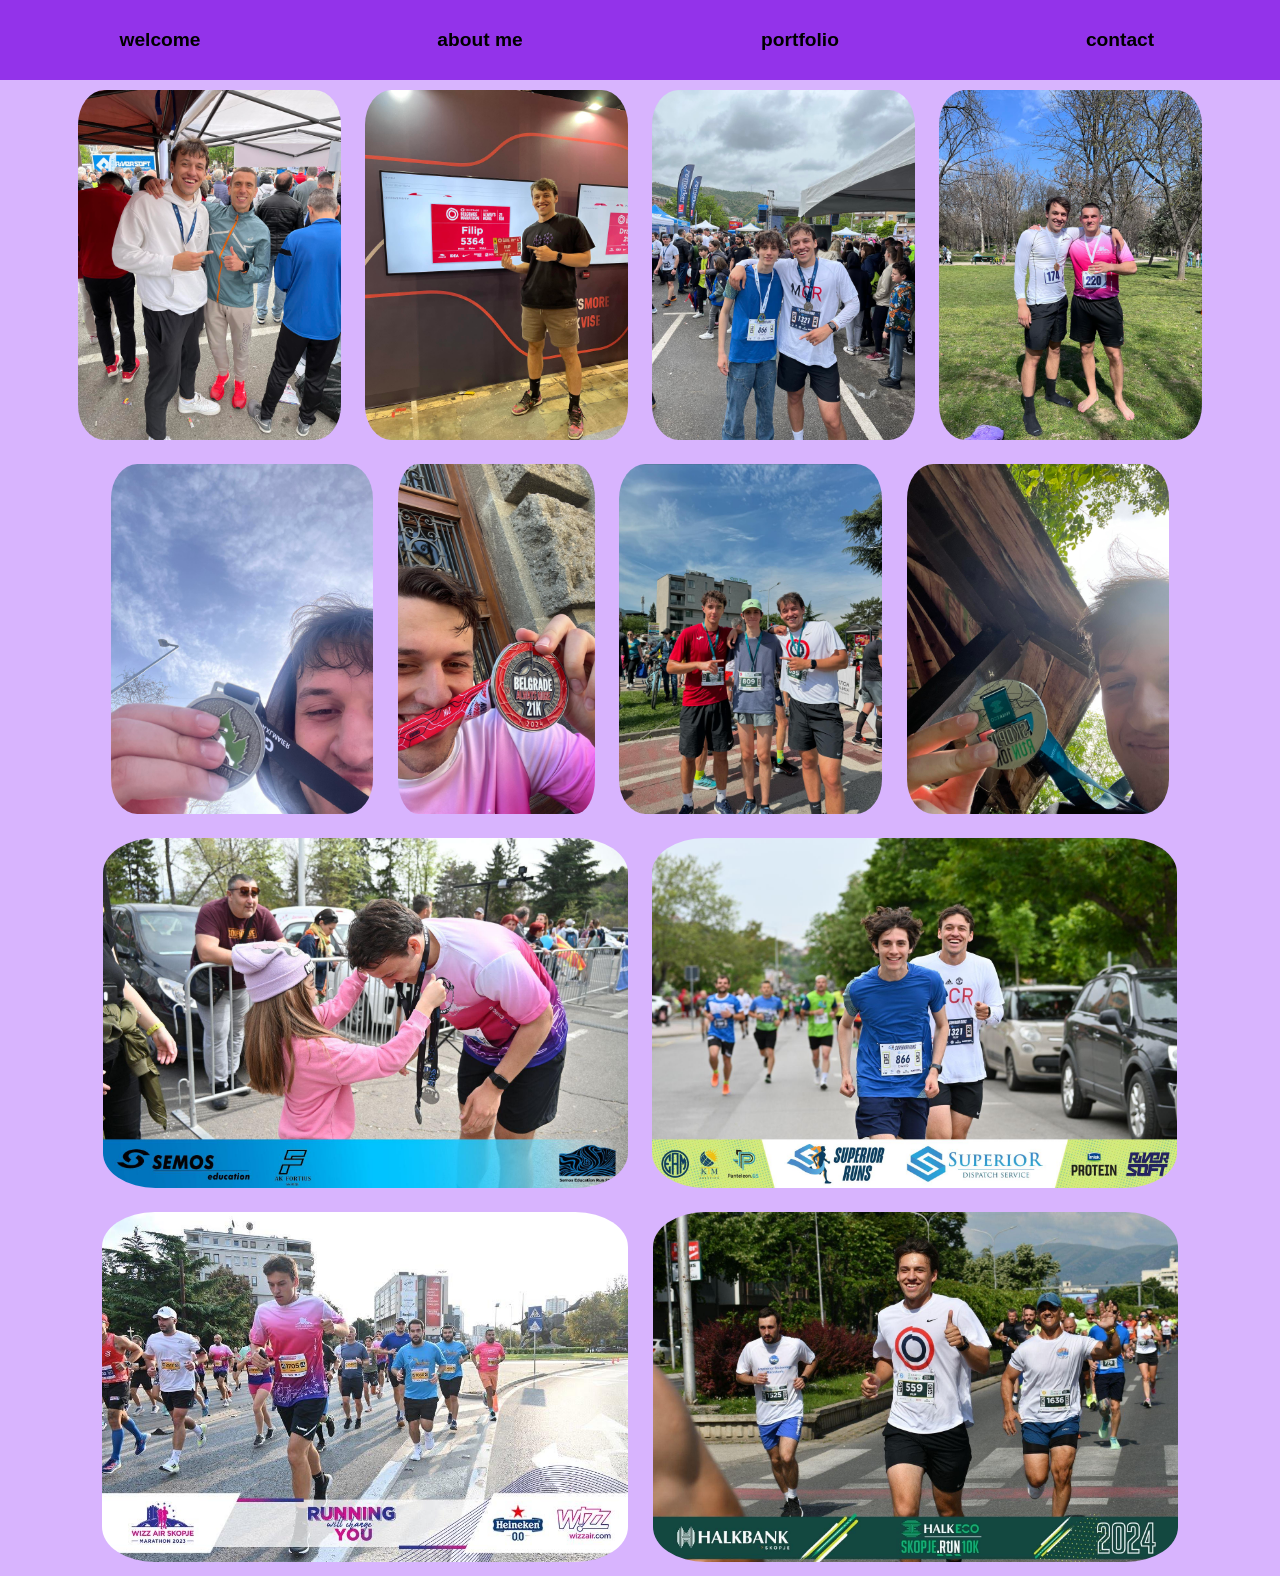
==== gallery.html @ 46d4c2e5 "added photos to gallery folder and added gallery.html" ====
<!DOCTYPE html>
<html lang="en">
<head>
    <meta charset="UTF-8">
    <meta name="viewport" content="width=device-width, initial-scale=1.0">
    <title>Photo Gallery</title>
    <link rel="stylesheet" href="styles.css">
</head>
<body>
<nav>
        <ul type="none">
            <a href="index.html#welcome">
                <li>welcome</li>
            </a>
            <a href="index.html#about-me">
                <li>about me</li>
            </a>
            <a href="index.html#portfolio">
                <li>portfolio</li>
            </a>
            <a href="index.html#contact">
                <li>contact</li>
            </a>
        </ul>
</nav>
<div class="gallery">
    <div class="first-row">
        <img src="gallery/1.jpg" title="The Best Macedonian Runner Dario Ivanovski">
        <img src="gallery/4.jpg" title="Belgrade Marathon EXPO - Belgrade - April, 2024">
        <img src="gallery/5.jpg" title="Superior Runs - Stip - April, 2024">
        <img src="gallery/6.jpg" title="Sri Chinmoy Marathon - March, 2024 ">
    </div>

    <div class="second-row">
        <img src="gallery/7.jpg" title="Kavadarecki Polumaraton - Kavadarci, March 2024">
        <img src="gallery/8.jpg" title="Belgrade Marathon - Belgrade - April, 2024">
        <img src="gallery/12.jpg" title="Skopje Run - Skopje - May, 2024">
        <img src="gallery/9.jpg" title="Skopje Run - Skopje - May, 2024">
    </div>

    <div class="third-row">
        <img src="gallery/2.jpg" title="Semos Education 10k - Vodno, Skopje - March, 2024">
        <img src="gallery/3.jpg" title="Superior Runs - Stip - April, 2024">
    </div>

    <div class="fourth-row">
        <img src="gallery/10.jpg" title="Wizz Air Skopski Maraton - Skopje - October, 2023">
        <img src="gallery/11.jpg" title="Skopje Run - Skopje - May, 2024"">
    </div>
</div>
</body>
</html>
---- styles.css ----
*{
    box-sizing: border-box;
    font-family: Helvetica;
    margin: 0;
}

body{
    background-color: #d8b4fe;
}

section{
    padding-inline: 1rem;    
}

p{
    text-align: center;
    font-size: 1.4rem;
}

img{
    border-radius: 10%;
}

nav {
    width: 100dvw;
    height: 5rem;
    position: sticky;
    top: 0;
    align-content: center;
    background-color: #9333ea;
    z-index: 1000;
}

nav > ul {
    padding: 0;
    display: grid;
    grid-template-columns: repeat(4,1fr);
    justify-items: center;
    font-weight: 600;
    font-size: 1.2rem;
}

nav > ul > a {
    text-decoration: none;
    color: black;
}

a:hover{
    color: #3b0764;
    transition: color 0.15s;
}

.welcome{
    display: grid;
    grid-template-columns: repeat(2,1fr);
    align-items: center;
    margin-top: 3rem;
    justify-items: center;
}

.welcome > div:first-child {
    display: flex;
    flex-direction: column;
    text-align: center;
    gap: 2rem;
}
/* .welcome > div:first-child p{
    font-size: 1.4rem;
} */

.welcome > div:first-child h1{
    font-size: 2rem;
}

.about-me{
    margin-top: 5rem;
    display: grid;
    grid-template-columns: 1fr 1fr;
    justify-items: center;
    align-items: center;
    background-color: #c084fc;
    padding-block: 4rem;
}
/* 
.about-me p{
    font-size: 1.4rem;
} */

.images-anchor{
    position: relative;
    display: inline-block;
}

.hover-button > *{
    position: absolute;
    top: 50%;
    left: 50%;
    transform: translate(-50%, -50%); 
    border-radius: 50%;
    border: 1px solid black;
    background-color: lightgray;
    display: none;
    padding: 0.3rem 0.6rem;
}

.about-me > div > a:hover .hover-button > button{
    display: block;
    cursor: pointer;
}
.about-me > div > a:hover > img{
    opacity: .7;
    cursor: pointer;
}

/* #github-btn{
    background-color: #9333ea;
    border: 2px solid black;
    font-size: 1.2rem;
    padding: 10px 30px;
} */

.portfolio{
    padding-block: 4rem;
    display: grid;
    grid-template-rows: 1fr 1.5fr;
    gap: 1rem;
    justify-items: center;
}

.portfolio > p > a{
    text-decoration: none;
}
.portfolio > p > a:hover{
    text-decoration: underline;
}

.portfolio img{
    aspect-ratio: 1.8;
}

.portfolio img:hover{
    opacity: .7;
    cursor: pointer;
}

.contact{
    display: flex;
    flex-direction: column;
    align-items: center;
    background-color: #c084fc;
    padding-block: 3rem;
    gap: 2rem;
}

svg{
    height: 4rem;
}

.svg-container :nth-child(2){
    margin-inline: 2rem;
}

.svg-container > a{
    text-decoration: none;
}

#about-me,
#portfolio,
#contact{
    scroll-margin-top: 80px;
}

#welcome{
    scroll-margin-top: 110px;
}

footer{
    margin-top: 3rem;
    background-color: #9333ea;
    display: flex;
    justify-content: center;
    align-items: center;
    padding-block: 1rem;
    gap: 3rem;
}

footer svg{
    height: 2.5rem;
}

.gallery img{
    height: 350px;
}

.gallery{
    display: grid;
    grid-template-rows: repeat(4,1fr);
    justify-items: center;
}

.gallery div > img{
    margin: 10px;
}
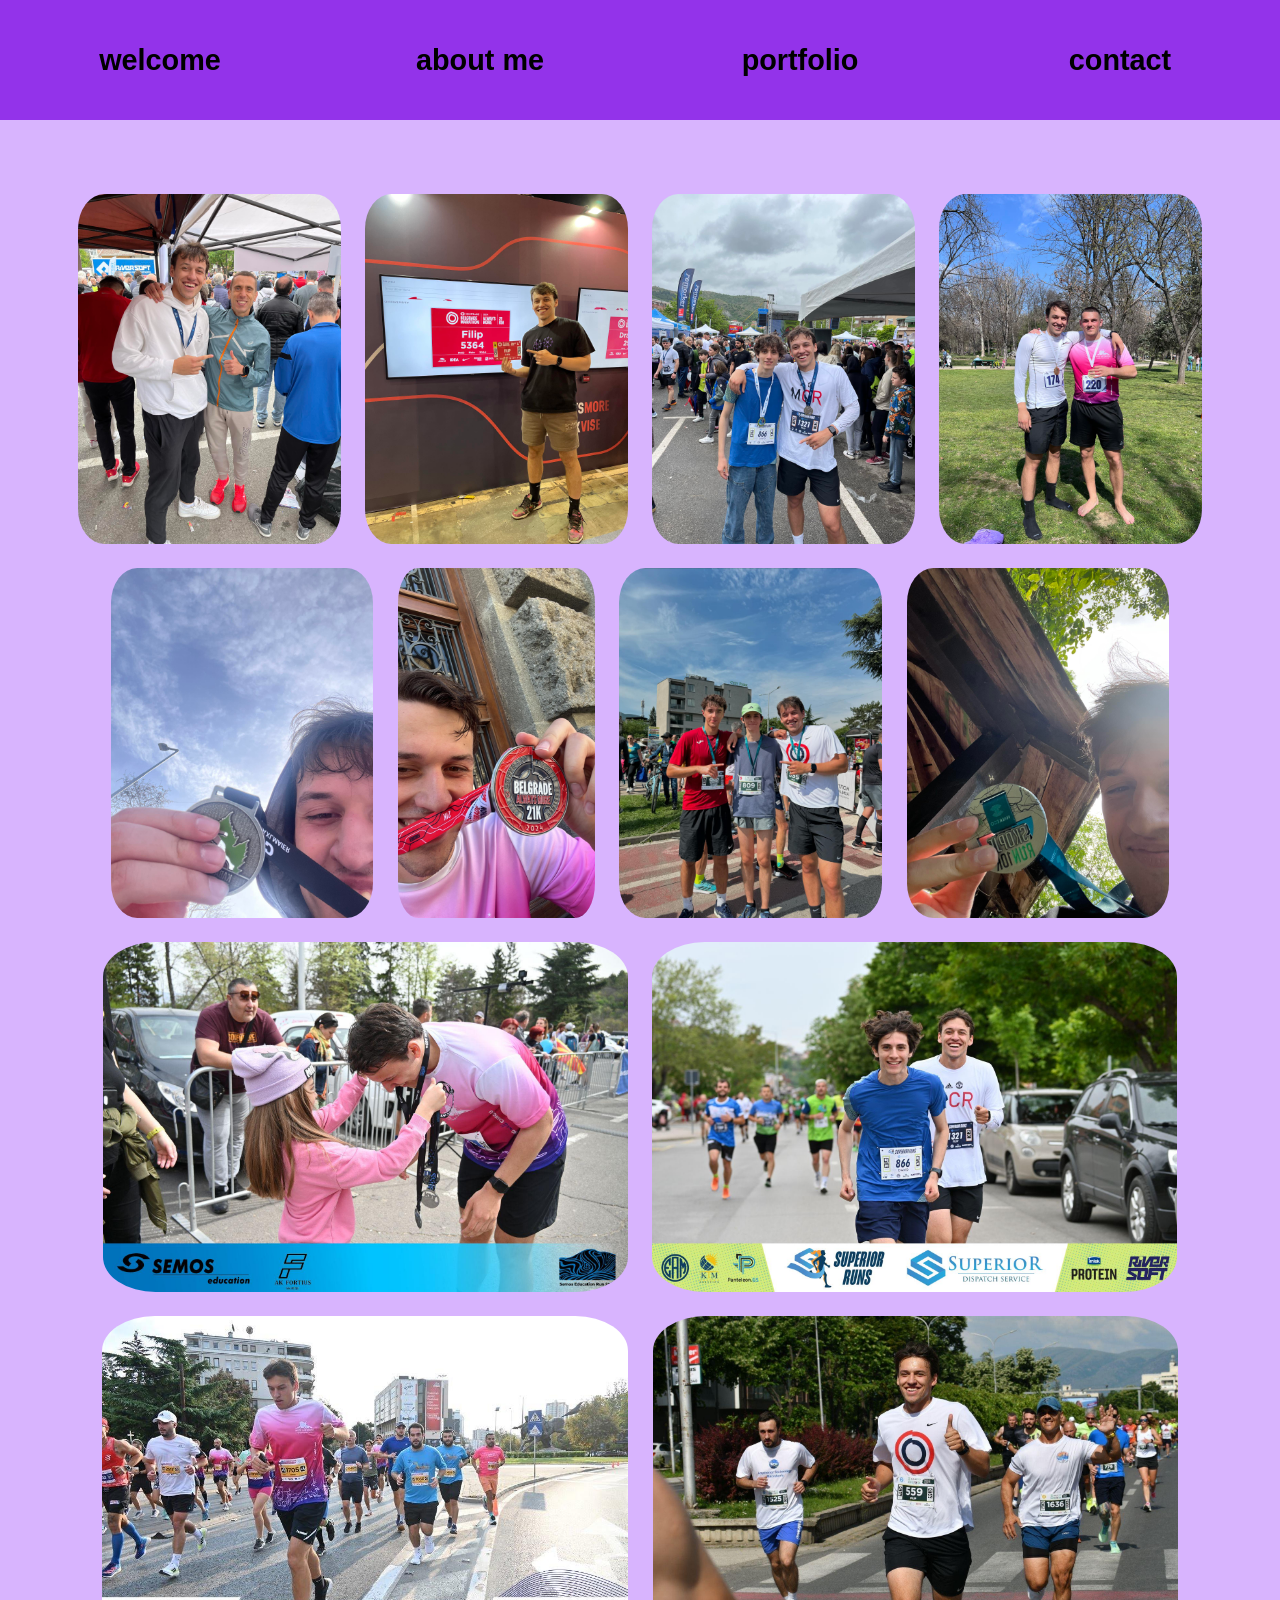
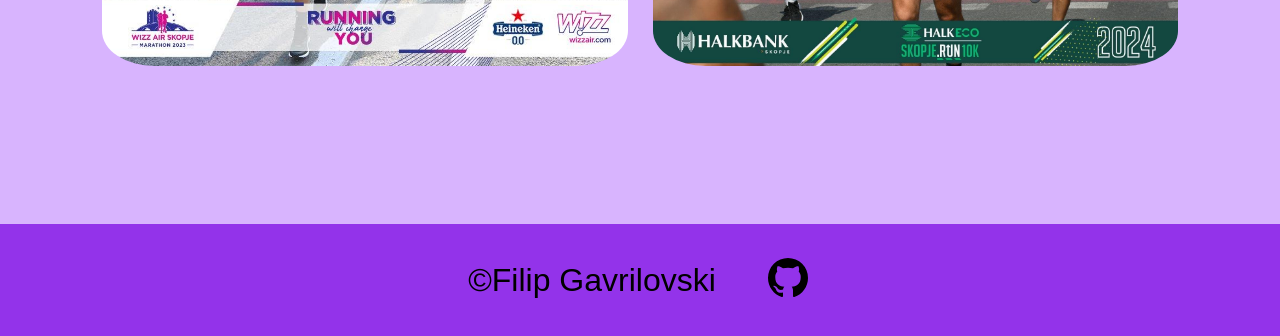
==== commit c6d4eccd: "added margins and footer to gallery.html" ====
--- a/gallery.html
+++ b/gallery.html
@@ -48,5 +48,11 @@
         <img src="gallery/11.jpg" title="Skopje Run - Skopje - May, 2024"">
     </div>
 </div>
+<footer>
+    <p>&copy;Filip Gavrilovski</p>
+    <a href="https://github.com/gavro081" target="_blank">
+        <svg xmlns="http://www.w3.org/2000/svg" viewBox="0 0 24 24"><title>github</title><path d="M12,2A10,10 0 0,0 2,12C2,16.42 4.87,20.17 8.84,21.5C9.34,21.58 9.5,21.27 9.5,21C9.5,20.77 9.5,20.14 9.5,19.31C6.73,19.91 6.14,17.97 6.14,17.97C5.68,16.81 5.03,16.5 5.03,16.5C4.12,15.88 5.1,15.9 5.1,15.9C6.1,15.97 6.63,16.93 6.63,16.93C7.5,18.45 8.97,18 9.54,17.76C9.63,17.11 9.89,16.67 10.17,16.42C7.95,16.17 5.62,15.31 5.62,11.5C5.62,10.39 6,9.5 6.65,8.79C6.55,8.54 6.2,7.5 6.75,6.15C6.75,6.15 7.59,5.88 9.5,7.17C10.29,6.95 11.15,6.84 12,6.84C12.85,6.84 13.71,6.95 14.5,7.17C16.41,5.88 17.25,6.15 17.25,6.15C17.8,7.5 17.45,8.54 17.35,8.79C18,9.5 18.38,10.39 18.38,11.5C18.38,15.32 16.04,16.16 13.81,16.41C14.17,16.72 14.5,17.33 14.5,18.26C14.5,19.6 14.5,20.68 14.5,21C14.5,21.27 14.66,21.59 15.17,21.5C19.14,20.16 22,16.42 22,12A10,10 0 0,0 12,2Z"></path></svg>
+    </a>
+</footer>
 </body>
 </html>
--- a/styles.css
+++ b/styles.css
@@ -4,8 +4,15 @@
     margin: 0;
 }
 
+:root{
+    --dark-purple: #9333ea;
+    --light-purple: #c084fc;
+    --bgc-purple:#d8b4fe;
+    --nav-height: 7.5rem;
+}
+
 body{
-    background-color: #d8b4fe;
+    background-color: var(--bgc-purple);
 }
 
 section{
@@ -14,7 +21,7 @@
 
 p{
     text-align: center;
-    font-size: 1.4rem;
+    font-size: 2rem;
 }
 
 img{
@@ -22,12 +29,14 @@
 }
 
 nav {
-    width: 100dvw;
-    height: 5rem;
+    position: absolute;
+    left: 0;
+    right: 0;
+    height: var(--nav-height);
     position: sticky;
     top: 0;
     align-content: center;
-    background-color: #9333ea;
+    background-color: var(--dark-purple);
     z-index: 1000;
 }
 
@@ -37,7 +46,7 @@
     grid-template-columns: repeat(4,1fr);
     justify-items: center;
     font-weight: 600;
-    font-size: 1.2rem;
+    font-size: 1.8rem;
 }
 
 nav > ul > a {
@@ -55,21 +64,23 @@
     grid-template-columns: repeat(2,1fr);
     align-items: center;
     margin-top: 3rem;
-    justify-items: center;
-}
-
-.welcome > div:first-child {
+    padding-block: 5rem;
+    justify-items: center;
+}
+
+section > div:first-child {
     display: flex;
     flex-direction: column;
     text-align: center;
-    gap: 2rem;
-}
-/* .welcome > div:first-child p{
-    font-size: 1.4rem;
-} */
+    gap: 4rem;
+}
 
 .welcome > div:first-child h1{
-    font-size: 2rem;
+    font-size: 4.5rem;
+}
+
+section:not(.welcome) > div:first-child h1{
+    font-size: 3.2rem;
 }
 
 .about-me{
@@ -78,13 +89,9 @@
     grid-template-columns: 1fr 1fr;
     justify-items: center;
     align-items: center;
-    background-color: #c084fc;
-    padding-block: 4rem;
-}
-/* 
-.about-me p{
-    font-size: 1.4rem;
-} */
+    background-color: var(--light-purple);
+    padding-block: 10rem;
+}
 
 .images-anchor{
     position: relative;
@@ -97,33 +104,29 @@
     left: 50%;
     transform: translate(-50%, -50%); 
     border-radius: 50%;
-    border: 1px solid black;
-    background-color: lightgray;
+    background-color: var(--dark-purple);
+    height: 6rem;
+    fill: white;
     display: none;
-    padding: 0.3rem 0.6rem;
-}
-
-.about-me > div > a:hover .hover-button > button{
+    padding: 0.6rem;
+}
+
+.about-me > div > a:hover .hover-button > svg,
+.portfolio > a:hover .hover-button > svg{
     display: block;
     cursor: pointer;
 }
-.about-me > div > a:hover > img{
-    opacity: .7;
+.about-me > div > a:hover > img,
+.portfolio img:hover{
+    opacity: .9;
     cursor: pointer;
-}
-
-/* #github-btn{
-    background-color: #9333ea;
-    border: 2px solid black;
-    font-size: 1.2rem;
-    padding: 10px 30px;
-} */
+    /* transition: opacity 0.15s; */
+}
 
 .portfolio{
-    padding-block: 4rem;
-    display: grid;
-    grid-template-rows: 1fr 1.5fr;
-    gap: 1rem;
+    padding-block: 7.5rem;
+    display: grid;
+    gap: 5rem;
     justify-items: center;
 }
 
@@ -136,28 +139,23 @@
 
 .portfolio img{
     aspect-ratio: 1.8;
-}
-
-.portfolio img:hover{
-    opacity: .7;
-    cursor: pointer;
 }
 
 .contact{
     display: flex;
     flex-direction: column;
     align-items: center;
-    background-color: #c084fc;
-    padding-block: 3rem;
-    gap: 2rem;
+    background-color: var(--light-purple);
+    padding-block: 10rem;
+    gap: 4rem;
 }
 
 svg{
-    height: 4rem;
+    height: 5rem;
 }
 
 .svg-container :nth-child(2){
-    margin-inline: 2rem;
+    margin-inline: 4rem;
 }
 
 .svg-container > a{
@@ -167,16 +165,20 @@
 #about-me,
 #portfolio,
 #contact{
-    scroll-margin-top: 80px;
+    scroll-margin-top: var(--nav-height);
 }
 
 #welcome{
-    scroll-margin-top: 110px;
+    scroll-margin-top: var(--nav-height);
 }
 
 footer{
-    margin-top: 3rem;
-    background-color: #9333ea;
+    position: absolute;
+    left: 0;
+    right: 0;
+    margin-top: 5rem;
+    background-color: var(--dark-purple);
+    height: 7rem;
     display: flex;
     justify-content: center;
     align-items: center;
@@ -185,7 +187,12 @@
 }
 
 footer svg{
-    height: 2.5rem;
+    height: 3rem;
+}
+
+footer svg:hover{
+    opacity: .75;
+    transition: opacity .15s;
 }
 
 .gallery img{
@@ -193,6 +200,7 @@
 }
 
 .gallery{
+    margin-block: 4rem;
     display: grid;
     grid-template-rows: repeat(4,1fr);
     justify-items: center;
